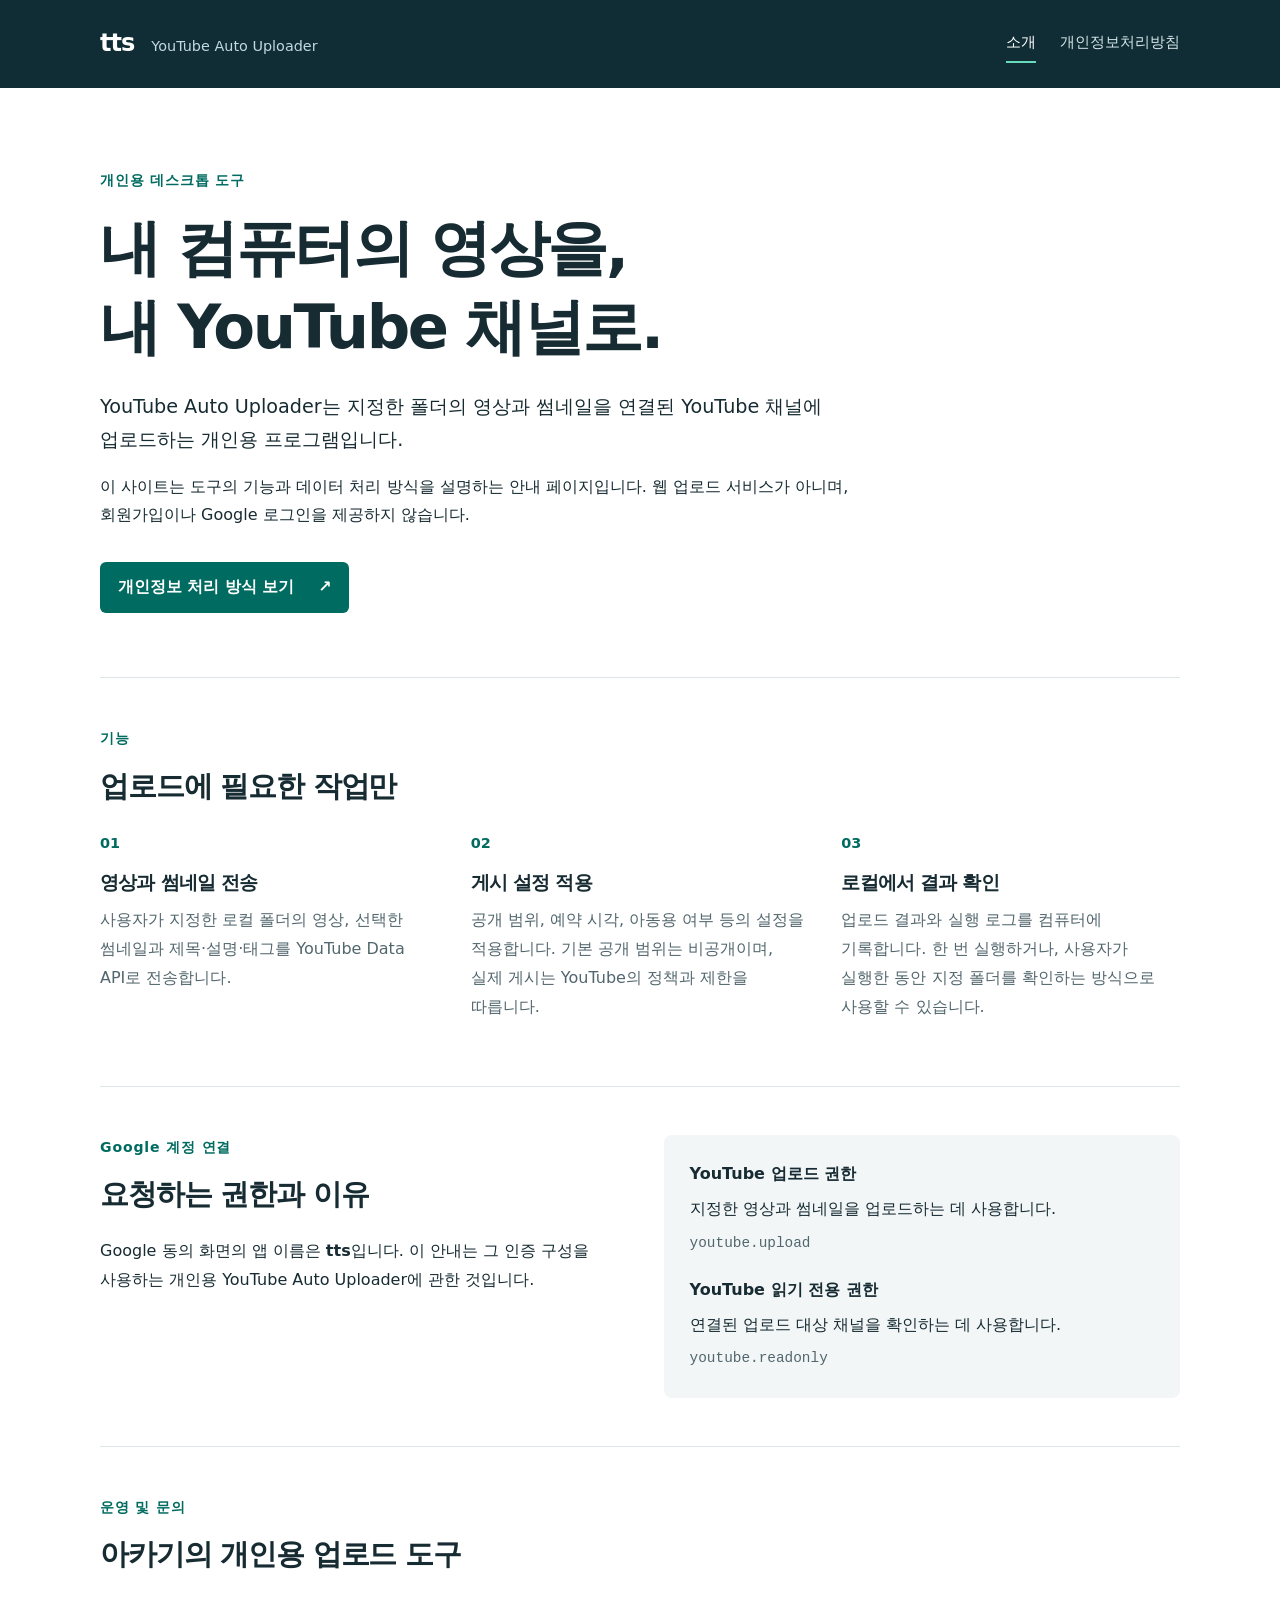
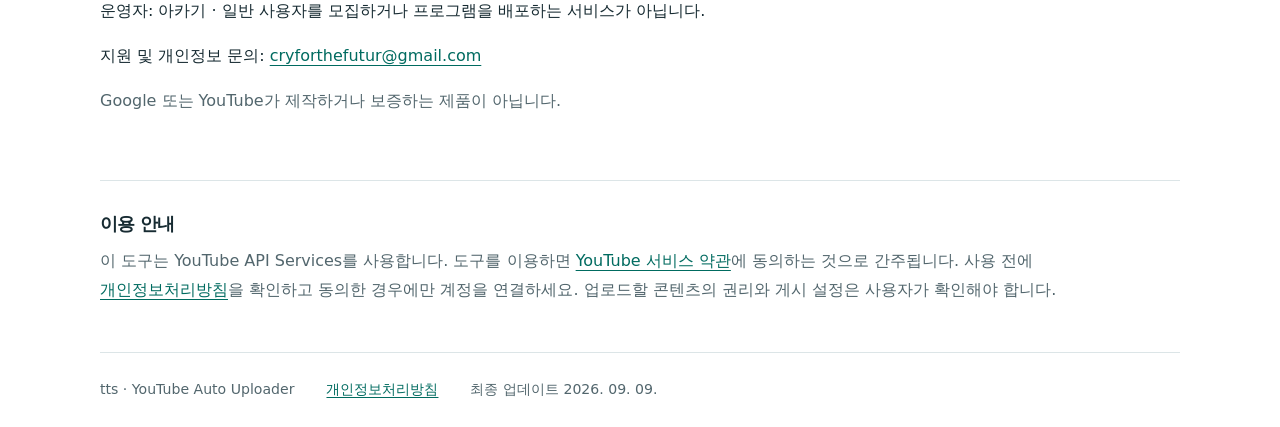
==== docs/index.html @ 2119d912 "Add personal uploader information and privacy pages" ====
<!doctype html>
<html lang="ko">
<head>
  <meta charset="utf-8">
  <meta name="viewport" content="width=device-width, initial-scale=1">
  <meta name="description" content="tts 개인용 YouTube Auto Uploader의 기능, Google 계정 권한 및 개인정보 처리 안내입니다.">
  <title>tts · 개인용 YouTube 업로더</title>
  <link rel="stylesheet" href="style.css">
</head>
<body>
  <a class="skip" href="#main">본문으로 건너뛰기</a>
  <header><div class="wrap bar"><a class="brand" href="./">tts <span>YouTube Auto Uploader</span></a><nav aria-label="주요 메뉴"><a href="./" aria-current="page">소개</a><a href="privacy.html">개인정보처리방침</a></nav></div></header>
  <main id="main" class="wrap">
    <section class="hero">
      <p class="eyebrow">개인용 데스크톱 도구</p>
      <h1>내 컴퓨터의 영상을,<br>내 YouTube 채널로.</h1>
      <p class="lead">YouTube Auto Uploader는 지정한 폴더의 영상과 썸네일을 연결된 YouTube 채널에 업로드하는 개인용 프로그램입니다.</p>
      <p>이 사이트는 도구의 기능과 데이터 처리 방식을 설명하는 안내 페이지입니다. 웹 업로드 서비스가 아니며, 회원가입이나 Google 로그인을 제공하지 않습니다.</p>
      <a class="button" href="privacy.html">개인정보 처리 방식 보기 <span aria-hidden="true">↗</span></a>
    </section>
    <section class="section" aria-labelledby="features"><p class="eyebrow">기능</p><h2 id="features">업로드에 필요한 작업만</h2>
      <div class="grid">
        <article><span class="number">01</span><h3>영상과 썸네일 전송</h3><p>사용자가 지정한 로컬 폴더의 영상, 선택한 썸네일과 제목·설명·태그를 YouTube Data API로 전송합니다.</p></article>
        <article><span class="number">02</span><h3>게시 설정 적용</h3><p>공개 범위, 예약 시각, 아동용 여부 등의 설정을 적용합니다. 기본 공개 범위는 비공개이며, 실제 게시는 YouTube의 정책과 제한을 따릅니다.</p></article>
        <article><span class="number">03</span><h3>로컬에서 결과 확인</h3><p>업로드 결과와 실행 로그를 컴퓨터에 기록합니다. 한 번 실행하거나, 사용자가 실행한 동안 지정 폴더를 확인하는 방식으로 사용할 수 있습니다.</p></article>
      </div>
    </section>
    <section class="section permissions" aria-labelledby="permissions"><div><p class="eyebrow">Google 계정 연결</p><h2 id="permissions">요청하는 권한과 이유</h2><p>Google 동의 화면의 앱 이름은 <strong>tts</strong>입니다. 이 안내는 그 인증 구성을 사용하는 개인용 YouTube Auto Uploader에 관한 것입니다.</p></div>
      <dl><dt>YouTube 업로드 권한</dt><dd>지정한 영상과 썸네일을 업로드하는 데 사용합니다.<code>youtube.upload</code></dd><dt>YouTube 읽기 전용 권한</dt><dd>연결된 업로드 대상 채널을 확인하는 데 사용합니다.<code>youtube.readonly</code></dd></dl>
    </section>
    <section class="section" aria-labelledby="operator"><p class="eyebrow">운영 및 문의</p><h2 id="operator">아카기의 개인용 업로드 도구</h2><p>운영자: 아카기 · 일반 사용자를 모집하거나 프로그램을 배포하는 서비스가 아닙니다.</p><p>지원 및 개인정보 문의: <a href="mailto:cryforthefutur@gmail.com">cryforthefutur@gmail.com</a></p><p class="muted">Google 또는 YouTube가 제작하거나 보증하는 제품이 아닙니다.</p></section>
    <section class="terms" aria-labelledby="terms"><h2 id="terms">이용 안내</h2><p>이 도구는 YouTube API Services를 사용합니다. 도구를 이용하면 <a href="https://www.youtube.com/t/terms">YouTube 서비스 약관</a>에 동의하는 것으로 간주됩니다. 사용 전에 <a href="privacy.html">개인정보처리방침</a>을 확인하고 동의한 경우에만 계정을 연결하세요. 업로드할 콘텐츠의 권리와 게시 설정은 사용자가 확인해야 합니다.</p></section>
  </main>
  <footer class="wrap"><span>tts · YouTube Auto Uploader</span><a href="privacy.html">개인정보처리방침</a><span>최종 업데이트 2026. 09. 09.</span></footer>
</body>
</html>
---- docs/style.css ----
:root { color-scheme: light; --ink:#172b32; --muted:#52666d; --accent:#006b60; --line:#dce5e7; --paper:#fff; --wash:#f2f6f7; }
* { box-sizing:border-box; }
html { scroll-padding-top:2rem; }
body { margin:0; color:var(--ink); background:var(--paper); font:1rem/1.8 system-ui,-apple-system,"Segoe UI","Malgun Gothic",sans-serif; word-break:keep-all; overflow-wrap:anywhere; }
a { color:var(--accent); text-underline-offset:.22em; }
a:hover { text-decoration-thickness:2px; }
a:focus-visible { outline:3px solid #c46a00; outline-offset:5px; border-radius:2px; }
.wrap { width:min(1080px, calc(100% - 3rem)); margin-inline:auto; }
header { background:#102d36; color:#fff; }
.bar { display:flex; align-items:center; justify-content:space-between; gap:1.5rem; padding-block:1.4rem; }
.brand { color:#fff; text-decoration:none; font-size:1.5rem; font-weight:800; letter-spacing:-.04em; }
.brand span { display:inline-block; margin-left:.6rem; color:#c2d9df; font-size:.9rem; font-weight:500; letter-spacing:0; }
nav { display:flex; flex-wrap:wrap; gap:1.5rem; }
nav a { color:#d5e4e8; font-size:.95rem; text-decoration:none; padding-block:.3rem; }
nav a[aria-current="page"] { color:#fff; border-bottom:2px solid #65dbbb; }
.hero { max-width:800px; padding-block:5rem 4rem; }
.eyebrow { color:var(--accent); font-size:.88rem; font-weight:700; letter-spacing:.06em; margin:0 0 1rem; }
h1,h2,h3 { line-height:1.3; letter-spacing:-.04em; }
h1 { font-size:clamp(2.2rem,5vw,3.8rem); margin:0 0 1.5rem; }
h2 { font-size:1.8rem; margin:0 0 1.5rem; }
h3 { font-size:1.18rem; margin:.75rem 0; }
p { margin:0 0 1rem; }
.lead { font-size:1.2rem; line-height:1.7; }
.muted { color:var(--muted); }
.button { display:inline-flex; align-items:center; gap:1.5rem; background:var(--accent); color:#fff; padding:.7rem 1.1rem; border-radius:6px; text-decoration:none; font-weight:600; margin-top:1rem; }
.section { padding-block:3rem; border-top:1px solid var(--line); }
.grid { display:grid; grid-template-columns:repeat(3,minmax(0,1fr)); gap:2rem; }
.number { color:var(--accent); font-size:.9rem; font-weight:700; }
.grid p { color:var(--muted); }
.permissions { display:grid; grid-template-columns:1fr 1fr; gap:3rem; }
dl { margin:0; padding:1.6rem; background:var(--wash); border-radius:8px; }
dt { font-weight:700; } dd { margin:.4rem 0 1.2rem; } dd:last-child { margin-bottom:0; }
code { display:block; margin-top:.4rem; color:var(--muted); font-size:.9rem; }
.terms { border-top:1px solid var(--line); padding-block:2rem; color:var(--muted); }
.terms h2 { font-size:1.1rem; color:var(--ink); margin-bottom:.7rem; }
footer { display:flex; flex-wrap:wrap; gap:1rem 2rem; border-top:1px solid var(--line); padding-block:1.5rem; color:var(--muted); font-size:.88rem; }
.document { max-width:800px; padding-block:4rem; } .document h1 { font-size:clamp(2rem,5vw,3rem); }
.document section { margin-top:2.5rem; padding-top:2rem; border-top:1px solid var(--line); }
.document h2 { font-size:1.4rem; margin-bottom:1rem; } li { margin-bottom:.65rem; } ul,ol { padding-left:1.5rem; }
.skip { position:absolute; left:1rem; top:-100px; padding:1rem; background:white; z-index:2; } .skip:focus { top:1rem; }
@media(max-width:700px) { .bar { align-items:flex-start; flex-direction:column; gap:.8rem; } .brand span { display:block; margin-left:0; } .hero { padding-block:3rem; } .grid,.permissions { grid-template-columns:1fr; gap:1.5rem; } .section { padding-block:2rem; } .document { padding-block:2.5rem; } }
@media print { header,footer,.button,.skip { display:none; } .wrap { width:100%; } body { font-size:11pt; } .document { padding:0; } }
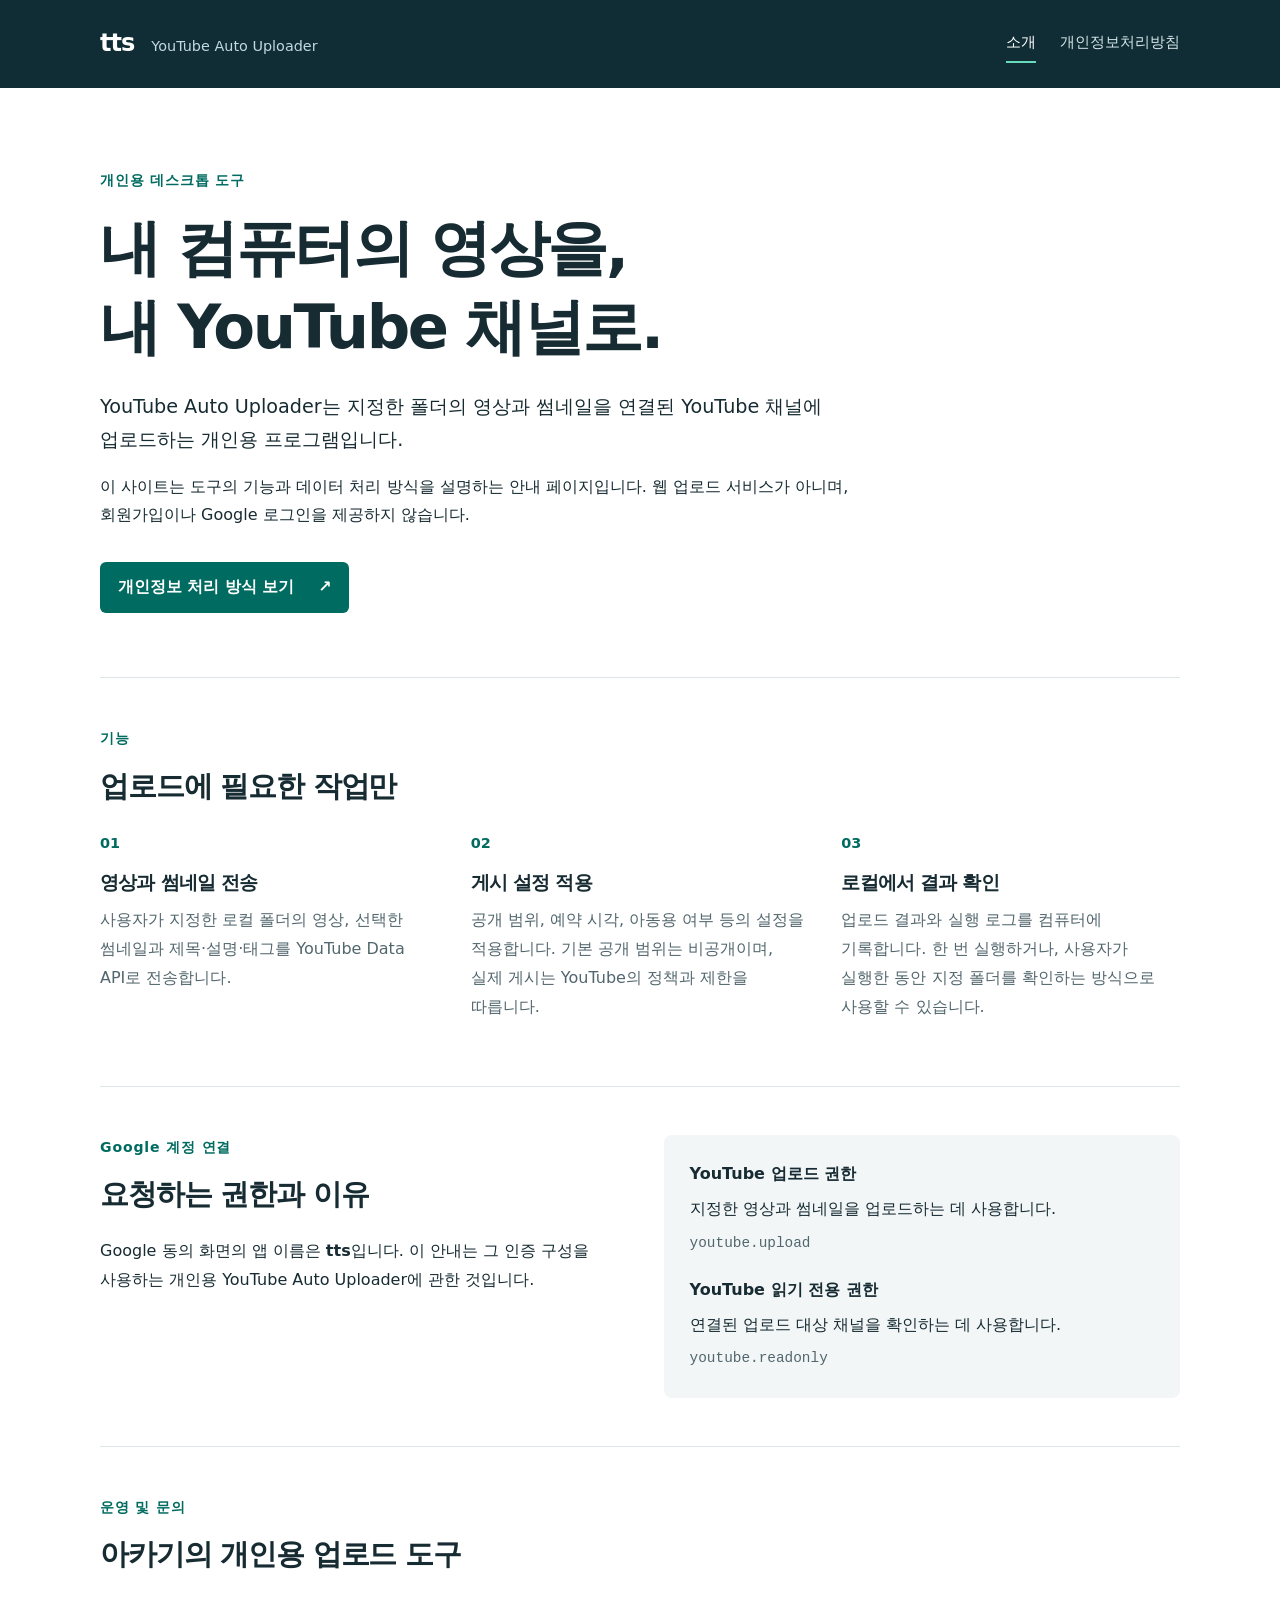
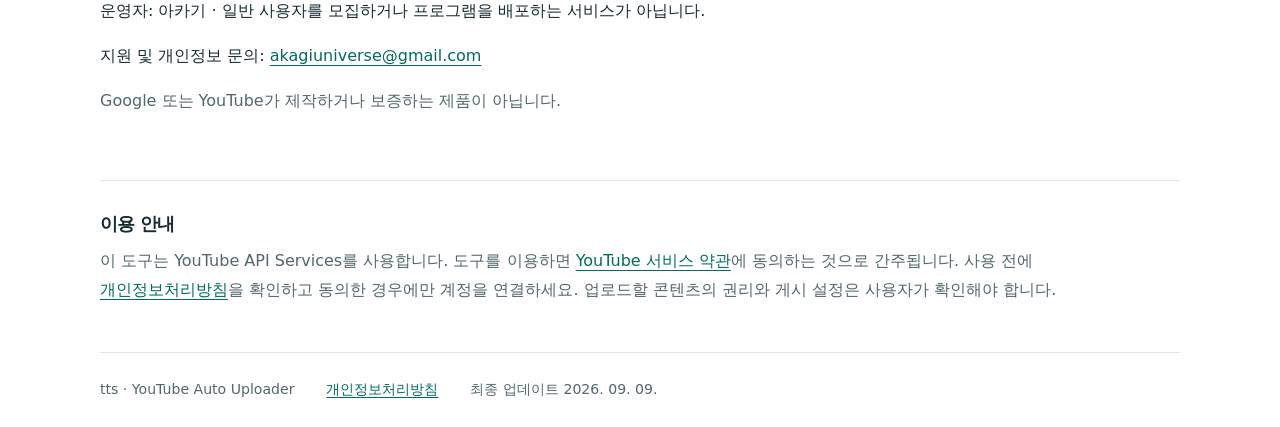
==== commit bd8032e7: "Update public contact email" ====
--- a/docs/index.html
+++ b/docs/index.html
@@ -28,7 +28,7 @@
     <section class="section permissions" aria-labelledby="permissions"><div><p class="eyebrow">Google 계정 연결</p><h2 id="permissions">요청하는 권한과 이유</h2><p>Google 동의 화면의 앱 이름은 <strong>tts</strong>입니다. 이 안내는 그 인증 구성을 사용하는 개인용 YouTube Auto Uploader에 관한 것입니다.</p></div>
       <dl><dt>YouTube 업로드 권한</dt><dd>지정한 영상과 썸네일을 업로드하는 데 사용합니다.<code>youtube.upload</code></dd><dt>YouTube 읽기 전용 권한</dt><dd>연결된 업로드 대상 채널을 확인하는 데 사용합니다.<code>youtube.readonly</code></dd></dl>
     </section>
-    <section class="section" aria-labelledby="operator"><p class="eyebrow">운영 및 문의</p><h2 id="operator">아카기의 개인용 업로드 도구</h2><p>운영자: 아카기 · 일반 사용자를 모집하거나 프로그램을 배포하는 서비스가 아닙니다.</p><p>지원 및 개인정보 문의: <a href="mailto:cryforthefutur@gmail.com">cryforthefutur@gmail.com</a></p><p class="muted">Google 또는 YouTube가 제작하거나 보증하는 제품이 아닙니다.</p></section>
+    <section class="section" aria-labelledby="operator"><p class="eyebrow">운영 및 문의</p><h2 id="operator">아카기의 개인용 업로드 도구</h2><p>운영자: 아카기 · 일반 사용자를 모집하거나 프로그램을 배포하는 서비스가 아닙니다.</p><p>지원 및 개인정보 문의: <a href="mailto:akagiuniverse@gmail.com">akagiuniverse@gmail.com</a></p><p class="muted">Google 또는 YouTube가 제작하거나 보증하는 제품이 아닙니다.</p></section>
     <section class="terms" aria-labelledby="terms"><h2 id="terms">이용 안내</h2><p>이 도구는 YouTube API Services를 사용합니다. 도구를 이용하면 <a href="https://www.youtube.com/t/terms">YouTube 서비스 약관</a>에 동의하는 것으로 간주됩니다. 사용 전에 <a href="privacy.html">개인정보처리방침</a>을 확인하고 동의한 경우에만 계정을 연결하세요. 업로드할 콘텐츠의 권리와 게시 설정은 사용자가 확인해야 합니다.</p></section>
   </main>
   <footer class="wrap"><span>tts · YouTube Auto Uploader</span><a href="privacy.html">개인정보처리방침</a><span>최종 업데이트 2026. 09. 09.</span></footer>
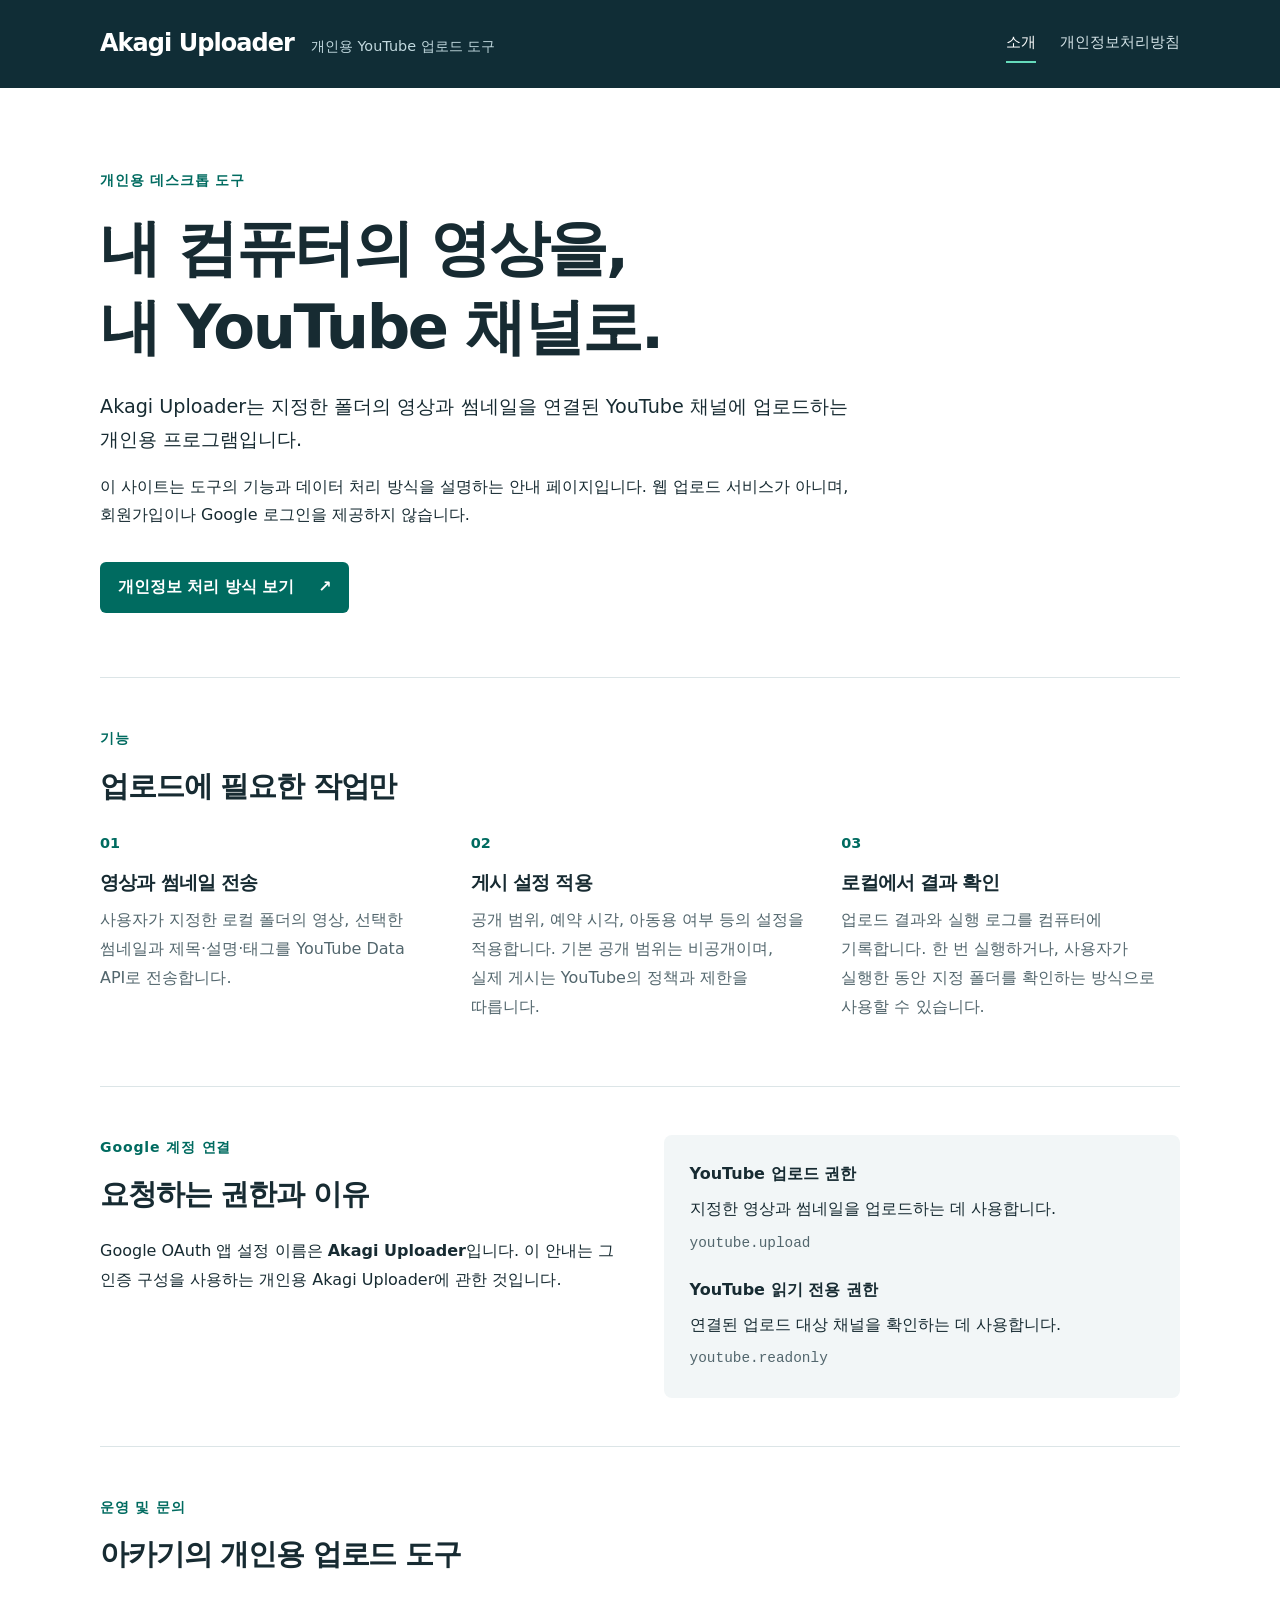
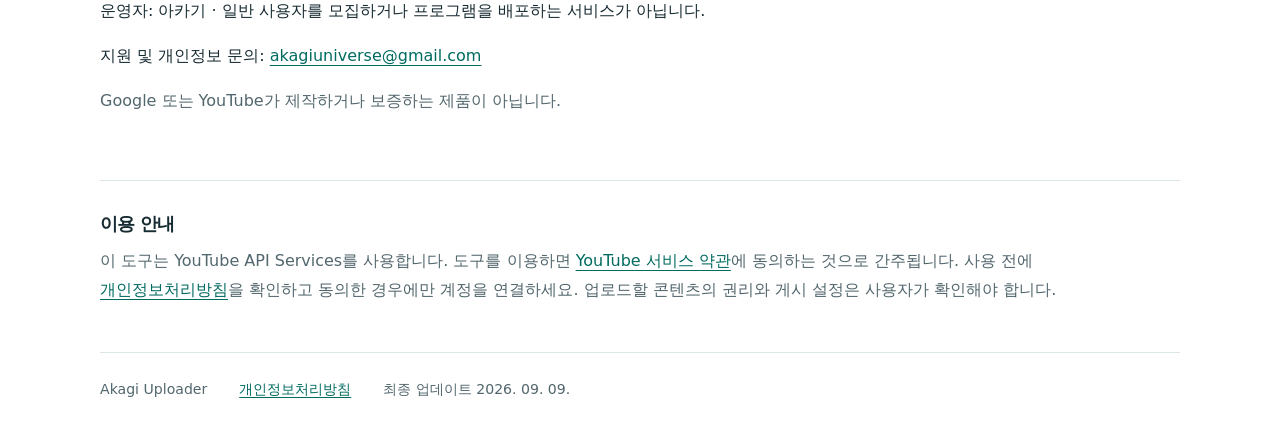
==== commit 792bdc85: "Rename public branding to Akagi Uploader" ====
--- a/docs/index.html
+++ b/docs/index.html
@@ -3,18 +3,18 @@
 <head>
   <meta charset="utf-8">
   <meta name="viewport" content="width=device-width, initial-scale=1">
-  <meta name="description" content="tts 개인용 YouTube Auto Uploader의 기능, Google 계정 권한 및 개인정보 처리 안내입니다.">
-  <title>tts · 개인용 YouTube 업로더</title>
+  <meta name="description" content="Akagi Uploader의 기능, Google 계정 권한 및 개인정보 처리 안내입니다.">
+  <title>Akagi Uploader · 개인용 YouTube 업로더</title>
   <link rel="stylesheet" href="style.css">
 </head>
 <body>
   <a class="skip" href="#main">본문으로 건너뛰기</a>
-  <header><div class="wrap bar"><a class="brand" href="./">tts <span>YouTube Auto Uploader</span></a><nav aria-label="주요 메뉴"><a href="./" aria-current="page">소개</a><a href="privacy.html">개인정보처리방침</a></nav></div></header>
+  <header><div class="wrap bar"><a class="brand" href="./">Akagi Uploader <span>개인용 YouTube 업로드 도구</span></a><nav aria-label="주요 메뉴"><a href="./" aria-current="page">소개</a><a href="privacy.html">개인정보처리방침</a></nav></div></header>
   <main id="main" class="wrap">
     <section class="hero">
       <p class="eyebrow">개인용 데스크톱 도구</p>
       <h1>내 컴퓨터의 영상을,<br>내 YouTube 채널로.</h1>
-      <p class="lead">YouTube Auto Uploader는 지정한 폴더의 영상과 썸네일을 연결된 YouTube 채널에 업로드하는 개인용 프로그램입니다.</p>
+      <p class="lead">Akagi Uploader는 지정한 폴더의 영상과 썸네일을 연결된 YouTube 채널에 업로드하는 개인용 프로그램입니다.</p>
       <p>이 사이트는 도구의 기능과 데이터 처리 방식을 설명하는 안내 페이지입니다. 웹 업로드 서비스가 아니며, 회원가입이나 Google 로그인을 제공하지 않습니다.</p>
       <a class="button" href="privacy.html">개인정보 처리 방식 보기 <span aria-hidden="true">↗</span></a>
     </section>
@@ -25,12 +25,12 @@
         <article><span class="number">03</span><h3>로컬에서 결과 확인</h3><p>업로드 결과와 실행 로그를 컴퓨터에 기록합니다. 한 번 실행하거나, 사용자가 실행한 동안 지정 폴더를 확인하는 방식으로 사용할 수 있습니다.</p></article>
       </div>
     </section>
-    <section class="section permissions" aria-labelledby="permissions"><div><p class="eyebrow">Google 계정 연결</p><h2 id="permissions">요청하는 권한과 이유</h2><p>Google 동의 화면의 앱 이름은 <strong>tts</strong>입니다. 이 안내는 그 인증 구성을 사용하는 개인용 YouTube Auto Uploader에 관한 것입니다.</p></div>
+    <section class="section permissions" aria-labelledby="permissions"><div><p class="eyebrow">Google 계정 연결</p><h2 id="permissions">요청하는 권한과 이유</h2><p>Google OAuth 앱 설정 이름은 <strong>Akagi Uploader</strong>입니다. 이 안내는 그 인증 구성을 사용하는 개인용 Akagi Uploader에 관한 것입니다.</p></div>
       <dl><dt>YouTube 업로드 권한</dt><dd>지정한 영상과 썸네일을 업로드하는 데 사용합니다.<code>youtube.upload</code></dd><dt>YouTube 읽기 전용 권한</dt><dd>연결된 업로드 대상 채널을 확인하는 데 사용합니다.<code>youtube.readonly</code></dd></dl>
     </section>
     <section class="section" aria-labelledby="operator"><p class="eyebrow">운영 및 문의</p><h2 id="operator">아카기의 개인용 업로드 도구</h2><p>운영자: 아카기 · 일반 사용자를 모집하거나 프로그램을 배포하는 서비스가 아닙니다.</p><p>지원 및 개인정보 문의: <a href="mailto:akagiuniverse@gmail.com">akagiuniverse@gmail.com</a></p><p class="muted">Google 또는 YouTube가 제작하거나 보증하는 제품이 아닙니다.</p></section>
     <section class="terms" aria-labelledby="terms"><h2 id="terms">이용 안내</h2><p>이 도구는 YouTube API Services를 사용합니다. 도구를 이용하면 <a href="https://www.youtube.com/t/terms">YouTube 서비스 약관</a>에 동의하는 것으로 간주됩니다. 사용 전에 <a href="privacy.html">개인정보처리방침</a>을 확인하고 동의한 경우에만 계정을 연결하세요. 업로드할 콘텐츠의 권리와 게시 설정은 사용자가 확인해야 합니다.</p></section>
   </main>
-  <footer class="wrap"><span>tts · YouTube Auto Uploader</span><a href="privacy.html">개인정보처리방침</a><span>최종 업데이트 2026. 09. 09.</span></footer>
+  <footer class="wrap"><span>Akagi Uploader</span><a href="privacy.html">개인정보처리방침</a><span>최종 업데이트 2026. 09. 09.</span></footer>
 </body>
 </html>
